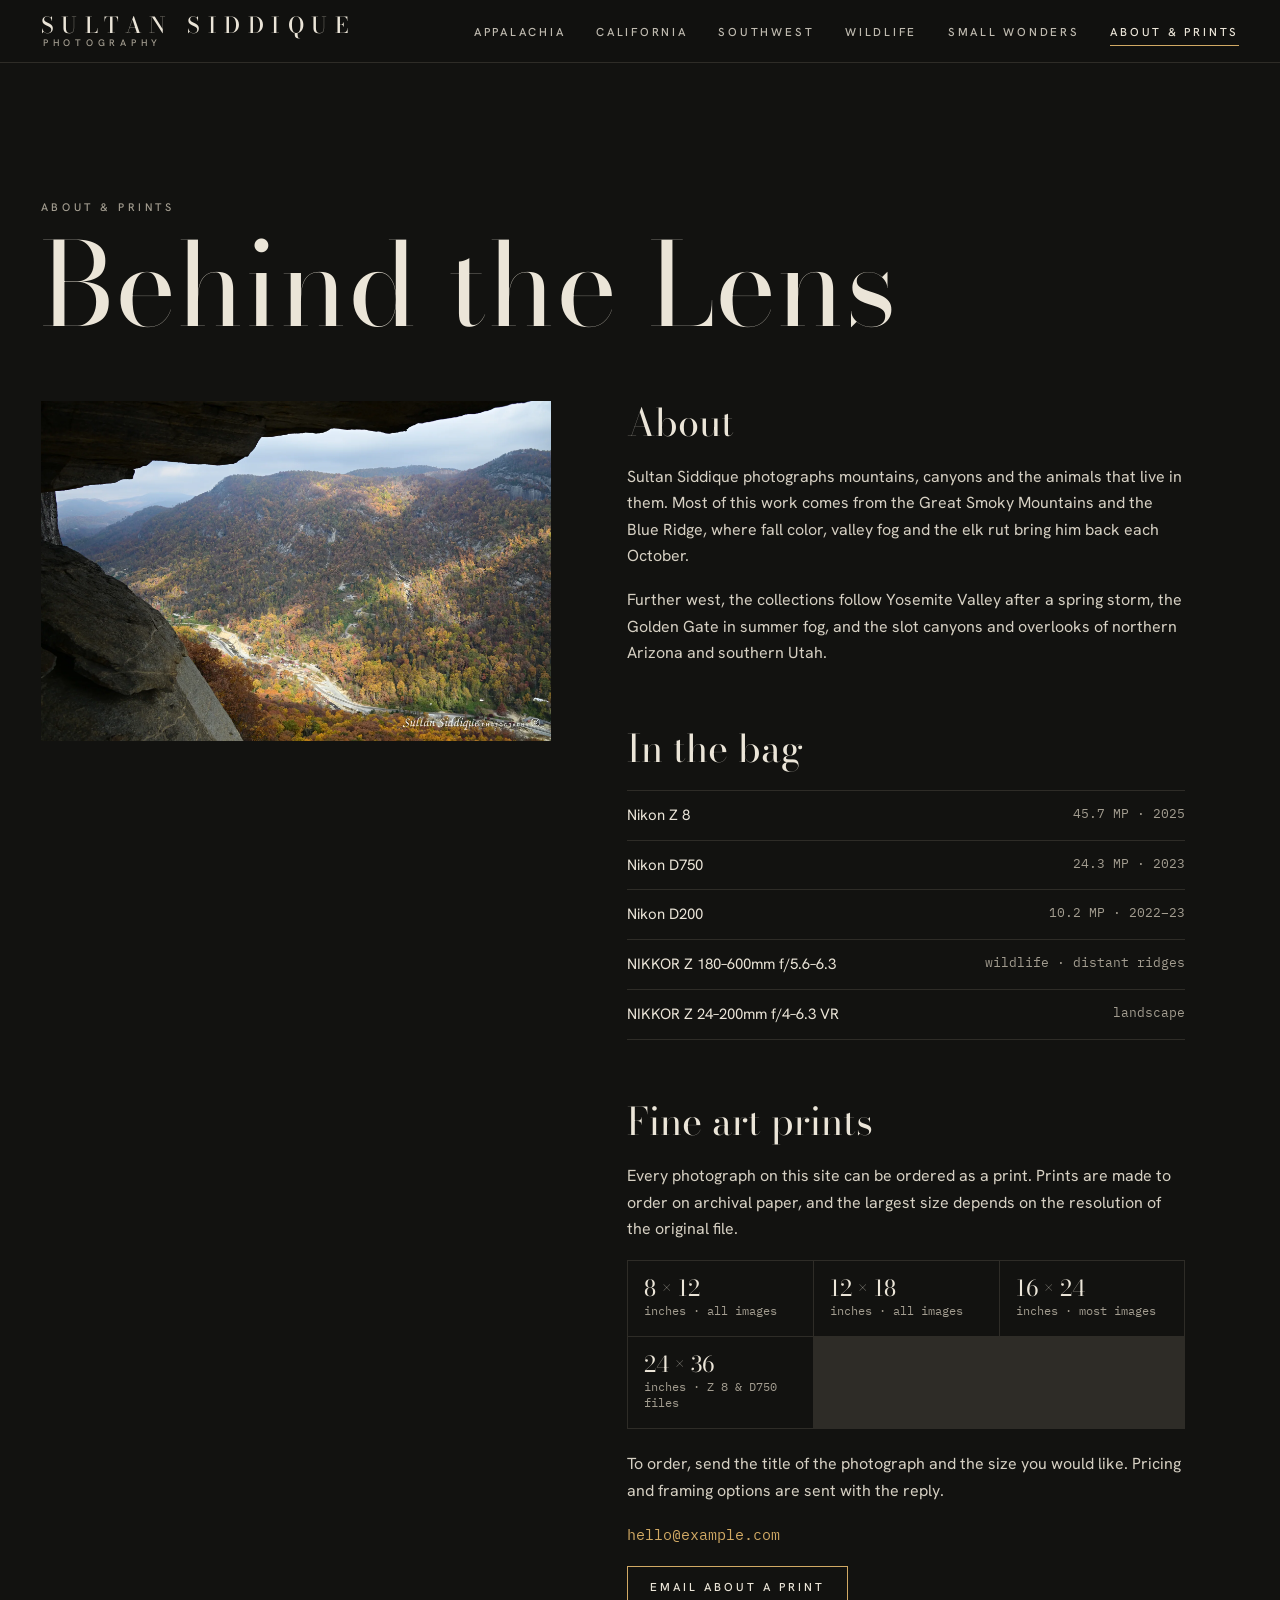
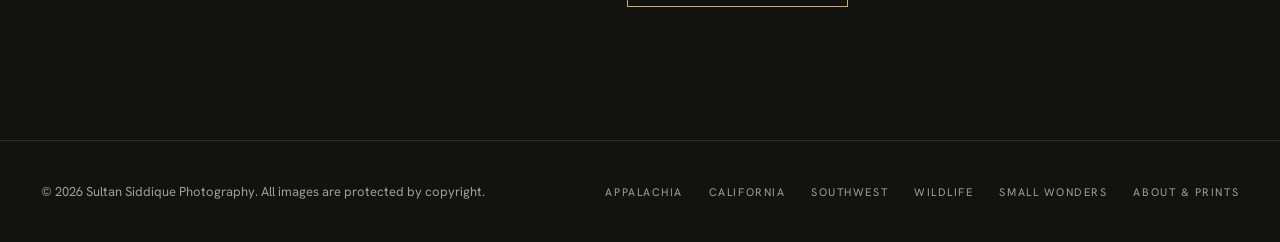
==== about.html @ a52e5d25 "Sultan Siddique Photography portfolio site Static site: home page, five collection galleries with li" ====
<!doctype html>
<html lang="en">
<head>
<title>About &amp; Prints | Sultan Siddique Photography</title>
<meta charset="utf-8">
<meta name="viewport" content="width=device-width, initial-scale=1, viewport-fit=cover">
<meta name="claude:viewport-fit-sides" content="cover">
<meta name="description" content="About Sultan Siddique and how to order fine art prints.">
<meta property="og:title" content="About &amp; Prints | Sultan Siddique Photography"><meta property="og:description" content="About Sultan Siddique and how to order fine art prints.">
<meta name="theme-color" content="#121210">
<link rel="icon" href="data:image/svg+xml,%3Csvg xmlns='http://www.w3.org/2000/svg' viewBox='0 0 64 64'%3E%3Crect width='64' height='64' fill='%23121210'/%3E%3Cpath d='M6 50 24 26l10 13 8-9 16 20Z' fill='%23d1a964'/%3E%3Ccircle cx='46' cy='18' r='5' fill='%23ebe5d8'/%3E%3C/svg%3E">
<link rel="preconnect" href="https://fonts.googleapis.com"><link rel="preconnect" href="https://fonts.gstatic.com" crossorigin><link rel="stylesheet" href="https://fonts.googleapis.com/css2?family=Bodoni+Moda:ital,opsz,wght@0,6..96,400;0,6..96,500;1,6..96,400&family=Hanken+Grotesk:wght@400;500&family=IBM+Plex+Mono&display=swap">
<link rel="stylesheet" href="css/site.css">
</head>
<body>
<a class="skip" href="#main">Skip to content</a>
<header class="site-head wrap">
  <a class="wordmark" href="index.html" aria-label="Sultan Siddique Photography, home"><b>Sultan Siddique</b><span>Photography</span></a>
  <button class="menu-btn" type="button" aria-label="Menu" aria-expanded="false" aria-controls="nav"><i></i><i></i></button>
  <ul class="nav" id="nav"><li><a href="appalachia.html">Appalachia</a></li><li><a href="california.html">California</a></li><li><a href="southwest.html">Southwest</a></li><li><a href="wildlife.html">Wildlife</a></li><li><a href="small-wonders.html">Small Wonders</a></li><li><a href="about.html" aria-current="page">About &amp; Prints</a></li></ul>
</header>
<main id="main">
<section class="page-head wrap">
  <span class="eyebrow">About &amp; Prints</span>
  <h1>Behind the Lens</h1>
</section>
<section class="about wrap">
  <figure style="margin:0"><img src="img/l/dsc-6769.webp" alt="View of a forested gorge from beneath a rock ledge" loading="lazy" width="2000" height="1333"></figure>
  <div class="prose">
    <h2>About</h2>
    <p>Sultan Siddique photographs mountains, canyons and the animals that live in them. Most of this work comes from the Great Smoky Mountains and the Blue Ridge, where fall color, valley fog and the elk rut bring him back each October.</p>
    <p>Further west, the collections follow Yosemite Valley after a spring storm, the Golden Gate in summer fog, and the slot canyons and overlooks of northern Arizona and southern Utah.</p>
    <h2>In the bag</h2>
    <ul class="kit">
      <li><span>Nikon Z 8</span><span>45.7 MP · 2025</span></li>
      <li><span>Nikon D750</span><span>24.3 MP · 2023</span></li>
      <li><span>Nikon D200</span><span>10.2 MP · 2022–23</span></li>
      <li><span>NIKKOR Z 180–600mm f/5.6–6.3</span><span>wildlife · distant ridges</span></li>
      <li><span>NIKKOR Z 24–200mm f/4–6.3 VR</span><span>landscape</span></li>
    </ul>
    <h2 id="prints">Fine art prints</h2>
    <p>Every photograph on this site can be ordered as a print. Prints are made to order on archival paper, and the largest size depends on the resolution of the original file.</p>
    <div class="sizes">
      <div><b>8 × 12</b><span>inches · all images</span></div>
      <div><b>12 × 18</b><span>inches · all images</span></div>
      <div><b>16 × 24</b><span>inches · most images</span></div>
      <div><b>24 × 36</b><span>inches · Z 8 &amp; D750 files</span></div>
    </div>
    <p>To order, send the title of the photograph and the size you would like. Pricing and framing options are sent with the reply.</p>
    <p><span class="email">hello@example.com</span></p>
    <p><a class="cta" href="mailto:hello@example.com?subject=Print%20inquiry">Email about a print</a></p>
  </div>
</section>
</main>
<footer class="site-foot wrap">
  <span>© 2026 Sultan Siddique Photography. All images are protected by copyright.</span>
  <nav aria-label="Footer"><a href="appalachia.html">Appalachia</a><a href="california.html">California</a><a href="southwest.html">Southwest</a><a href="wildlife.html">Wildlife</a><a href="small-wonders.html">Small Wonders</a><a href="about.html">About &amp; Prints</a></nav>
</footer>
<script src="js/site.js" defer></script>
</body>
</html>
---- css/site.css ----
/* Layout: full-bleed photographs on a dark gallery wall; type stays small and spaced so the pictures carry the page. */
:root {
  --wall: #121210;        /* gallery wall, warm-biased near black */
  --wall-2: #1b1a17;      /* raised surface */
  --line: #2e2c27;        /* hairlines */
  --bone: #ebe5d8;        /* primary text */
  --ash: #a39d90;         /* secondary text */
  --gold: #d1a964;        /* the one accent: late-light gold */
  --display: "Bodoni Moda", "Didot", "Bodoni 72", Georgia, serif;
  --body: "Hanken Grotesk", "Helvetica Neue", Arial, sans-serif;
  --mono: "IBM Plex Mono", ui-monospace, Menlo, Consolas, monospace;
  --gutter: clamp(16px, 3.2vw, 48px);
  color-scheme: dark;
}
* { box-sizing: border-box; }
html { scroll-behavior: smooth; }
@media (prefers-reduced-motion: reduce) { html { scroll-behavior: auto; } }
body {
  margin: 0; background: var(--wall); color: var(--bone);
  font: 400 16px/1.65 var(--body);
  -webkit-font-smoothing: antialiased;
}
img { max-width: 100%; display: block; }
a { color: inherit; }
:focus-visible { outline: 2px solid var(--gold); outline-offset: 3px; }
.wrap { padding-left: max(var(--gutter), env(safe-area-inset-left, 0px)); padding-right: max(var(--gutter), env(safe-area-inset-right, 0px)); }
.eyebrow { font: 500 11px/1.4 var(--body); letter-spacing: .32em; text-transform: uppercase; color: var(--ash); }
.skip { position: absolute; left: -999px; top: 8px; background: var(--bone); color: var(--wall); padding: 8px 12px; z-index: 100; }
.skip:focus { left: 16px; }

/* ---------- Header ---------- */
.site-head {
  position: fixed; inset: 0 0 auto; z-index: 40;
  display: flex; align-items: center; justify-content: space-between; gap: 24px;
  padding-top: calc(env(safe-area-inset-top, 0px) + 22px); padding-bottom: 22px;
  transition: background .35s ease, padding .35s ease;
}
.site-head.solid { background: rgba(18,18,16,.92); backdrop-filter: blur(10px); padding-top: calc(env(safe-area-inset-top, 0px) + 14px); padding-bottom: 14px; border-bottom: 1px solid var(--line); }
.wordmark { text-decoration: none; display: grid; gap: 2px; line-height: 1; }
.wordmark b { font: 500 22px/1 var(--display); letter-spacing: .34em; text-transform: uppercase; }
.wordmark span { font: 500 9.5px/1 var(--body); letter-spacing: .5em; text-transform: uppercase; color: var(--ash); padding-left: 2px; }
.nav { display: flex; gap: clamp(16px, 2.4vw, 34px); list-style: none; margin: 0; padding: 0; }
.nav a { text-decoration: none; font: 500 11.5px/1 var(--body); letter-spacing: .24em; text-transform: uppercase; color: var(--bone); opacity: .8; padding: 6px 0; border-bottom: 1px solid transparent; }
.nav a:hover, .nav a[aria-current="page"] { opacity: 1; border-bottom-color: var(--gold); }
.menu-btn { display: none; background: none; border: 0; color: var(--bone); width: 44px; height: 44px; padding: 10px; cursor: pointer; }
.menu-btn i { display: block; height: 1px; background: currentColor; margin: 7px 0; transition: transform .3s; }
.menu-open .menu-btn i:first-child { transform: translateY(4px) rotate(45deg); }
.menu-open .menu-btn i:last-child { transform: translateY(-4px) rotate(-45deg); }
@media (max-width: 860px) {
  .menu-btn { display: block; }
  .nav { position: fixed; inset: 0; z-index: -1; flex-direction: column; justify-content: center; align-items: center; gap: 28px; background: var(--wall); opacity: 0; pointer-events: none; transition: opacity .3s; }
  .nav a { font-size: 14px; }
  .menu-open .nav { opacity: 1; pointer-events: auto; }
}

/* ---------- Hero ---------- */
.hero { position: relative; height: min(92svh, 1100px); min-height: 520px; overflow: hidden; background: #000; }
.hero figure { position: absolute; inset: 0; margin: 0; opacity: 0; transition: opacity 1.8s ease; }
.hero figure.on { opacity: 1; }
.hero figure img { width: 100%; height: 100%; object-fit: cover; transform: scale(1.06); transition: transform 9s linear; }
.hero figure.on img { transform: scale(1); }
.hero::after { content: ""; position: absolute; inset: 0; background: linear-gradient(180deg, rgba(0,0,0,.45) 0%, rgba(0,0,0,0) 28%, rgba(0,0,0,0) 55%, rgba(0,0,0,.6) 100%); pointer-events: none; }
.hero-copy { position: absolute; z-index: 2; left: 0; right: 0; bottom: clamp(36px, 8vh, 90px); display: grid; gap: 18px; justify-items: center; text-align: center; }
.hero-copy h1 { margin: 0; font: 400 clamp(30px, 5.4vw, 72px)/1.08 var(--display); letter-spacing: .14em; text-transform: uppercase; text-wrap: balance; text-shadow: 0 2px 30px rgba(0,0,0,.35); }
.hero-copy p { margin: 0; font: 500 11px/1.5 var(--body); letter-spacing: .4em; text-transform: uppercase; color: var(--bone); opacity: .85; }
.hero-cap { position: absolute; z-index: 2; right: max(var(--gutter), env(safe-area-inset-right, 0px)); bottom: 22px; font: 400 11px/1 var(--mono); color: var(--bone); opacity: .7; letter-spacing: .04em; }
.hero-dots { position: absolute; z-index: 2; left: max(var(--gutter), env(safe-area-inset-left, 0px)); bottom: 22px; display: flex; gap: 8px; }
.hero-dots button { width: 22px; height: 22px; padding: 10px 0; background: none; border: 0; cursor: pointer; }
.hero-dots button::before { content: ""; display: block; height: 2px; background: var(--bone); opacity: .35; }
.hero-dots button[aria-current="true"]::before { opacity: 1; background: var(--gold); }
@media (prefers-reduced-motion: reduce) { .hero figure, .hero figure img { transition: none; transform: none; } }
@media (max-width: 600px) { .hero-cap { display: none; } }

/* ---------- Intro ---------- */
.intro { padding-block: clamp(64px, 11vw, 140px); display: grid; justify-items: center; text-align: center; gap: 22px; }
.intro p.lede { margin: 0; max-width: 30ch; font: 400 clamp(24px, 3.2vw, 38px)/1.3 var(--display); text-wrap: balance; }
.intro p.lede em { color: var(--gold); font-style: italic; }
.intro .meta { margin: 0; max-width: 62ch; color: var(--ash); }

/* ---------- Collections (full-width tiles) ---------- */
.collections { display: grid; gap: 6px; }
.tile { position: relative; display: block; height: clamp(320px, 62vh, 720px); overflow: hidden; text-decoration: none; background: #000; }
.tile img { width: 100%; height: 100%; object-fit: cover; transition: transform 1.4s cubic-bezier(.2,.7,.2,1), opacity .6s; opacity: .86; }
.tile:hover img, .tile:focus-visible img { transform: scale(1.035); opacity: 1; }
.tile::after { content: ""; position: absolute; inset: 0; background: linear-gradient(90deg, rgba(0,0,0,.55), rgba(0,0,0,0) 60%); }
.tile-copy { position: absolute; z-index: 2; left: 0; right: 0; bottom: clamp(28px, 6vw, 64px); display: grid; gap: 12px; }
.tile-copy h2 { margin: 0; font: 400 clamp(38px, 7.4vw, 104px)/.95 var(--display); letter-spacing: .02em; }
.tile-copy p { margin: 0; display: flex; flex-wrap: wrap; gap: 6px 18px; align-items: baseline; }
.tile-copy .count { font: 400 12px/1 var(--mono); color: var(--gold); }
.tile-copy .go { font: 500 11px/1 var(--body); letter-spacing: .3em; text-transform: uppercase; }
.pair { display: grid; grid-template-columns: 1fr 1fr; gap: 6px; }
.pair .tile { height: clamp(320px, 56vh, 640px); }
.pair .tile-copy h2 { font-size: clamp(34px, 5vw, 72px); }
@media (max-width: 760px) { .pair { grid-template-columns: 1fr; } }

/* ---------- Selected strip ---------- */
.section-head { display: flex; align-items: end; justify-content: space-between; gap: 16px; flex-wrap: wrap; padding-block: clamp(56px, 8vw, 110px) 28px; }
.section-head h2 { margin: 0; font: 400 clamp(28px, 3.6vw, 46px)/1.1 var(--display); }
.section-head a { font: 500 11px/1 var(--body); letter-spacing: .28em; text-transform: uppercase; text-decoration: none; border-bottom: 1px solid var(--gold); padding-bottom: 6px; }

/* ---------- Justified grid (no JS needed) ---------- */
.grid { display: flex; flex-wrap: wrap; gap: 6px; }
.grid::after { content: ""; flex-grow: 999; }
.grid figure { margin: 0; flex: var(--r) 1 calc(var(--r) * var(--row, 300px)); position: relative; overflow: hidden; background: var(--wall-2); }
.grid figure::before { content: ""; display: block; padding-top: calc(100% / var(--r)); }
.grid a { position: absolute; inset: 0; display: block; cursor: zoom-in; }
.grid img { width: 100%; height: 100%; object-fit: cover; transition: transform .9s cubic-bezier(.2,.7,.2,1), filter .5s; }
.grid figcaption { position: absolute; left: 0; right: 0; bottom: 0; padding: 40px 14px 12px; background: linear-gradient(0deg, rgba(0,0,0,.65), rgba(0,0,0,0)); font: 500 12px/1.3 var(--body); letter-spacing: .04em; opacity: 0; transform: translateY(6px); transition: opacity .35s, transform .35s; pointer-events: none; }
.grid figcaption small { display: block; color: var(--ash); font-size: 11px; letter-spacing: .08em; }
.grid figure:hover img { transform: scale(1.03); }
.grid figure:hover figcaption, .grid a:focus-visible + figcaption { opacity: 1; transform: none; }
@media (max-width: 760px) { .grid { --row: 108px; gap: 4px; } .grid figcaption { display: none; } }
@media (min-width: 1500px) { .grid { --row: 380px; } }

/* ---------- Gallery page header ---------- */
.page-head { padding-block: calc(env(safe-area-inset-top, 0px) + clamp(130px, 17vw, 200px)) clamp(36px, 5vw, 64px); display: grid; gap: 16px; }
.page-head h1 { margin: 0; font: 400 clamp(46px, 9vw, 128px)/.92 var(--display); letter-spacing: .01em; text-wrap: balance; }
.page-head .row { display: flex; flex-wrap: wrap; gap: 10px 32px; align-items: baseline; justify-content: space-between; border-top: 1px solid var(--line); padding-top: 18px; }
.page-head .row p { margin: 0; color: var(--ash); max-width: 60ch; }
.page-head .facts { font: 400 12px/1.6 var(--mono); color: var(--ash); }
.page-head .facts b { color: var(--gold); font-weight: 400; }
.gallery { padding-bottom: clamp(60px, 9vw, 120px); }
.next-col { display: block; text-decoration: none; border-top: 1px solid var(--line); padding-block: clamp(40px, 7vw, 90px); }
.next-col span { display: block; }
.next-col .t { font: 400 clamp(36px, 6vw, 84px)/1 var(--display); transition: color .3s; }
.next-col:hover .t { color: var(--gold); }

/* ---------- About / prints ---------- */
.about { display: grid; grid-template-columns: minmax(0, 5fr) minmax(0, 6fr); gap: clamp(32px, 6vw, 96px); align-items: start; padding-bottom: clamp(60px, 9vw, 120px); }
.about img { width: 100%; height: auto; }
.prose { min-width: 0; max-width: 62ch; }
.prose h2 { font: 400 clamp(26px, 3vw, 38px)/1.15 var(--display); margin: 1.6em 0 .5em; }
.prose h2:first-child { margin-top: 0; }
.prose p { margin: 0 0 1.1em; color: #d6d0c3; }
.kit { list-style: none; margin: 0; padding: 0; border-top: 1px solid var(--line); }
.kit li { display: flex; justify-content: space-between; gap: 16px; padding: 12px 0; border-bottom: 1px solid var(--line); font-size: 15px; }
.kit li span:last-child { font: 400 12.5px/1.6 var(--mono); color: var(--ash); text-align: right; }
.sizes { display: grid; grid-template-columns: repeat(auto-fit, minmax(150px, 1fr)); gap: 1px; background: var(--line); border: 1px solid var(--line); margin: 6px 0 22px; }
.sizes div { background: var(--wall); padding: 16px; display: grid; gap: 4px; }
.sizes b { font: 400 22px/1 var(--display); }
.sizes span { font: 400 12px/1.4 var(--mono); color: var(--ash); }
.cta { display: inline-flex; align-items: center; gap: 12px; padding: 14px 22px; border: 1px solid var(--gold); color: var(--bone); text-decoration: none; font: 500 11.5px/1 var(--body); letter-spacing: .26em; text-transform: uppercase; transition: background .25s, color .25s; }
.cta:hover { background: var(--gold); color: var(--wall); }
.email { font: 400 15px/1.4 var(--mono); color: var(--gold); user-select: all; }
@media (max-width: 860px) { .about { grid-template-columns: 1fr; } }

/* ---------- Footer ---------- */
.site-foot { border-top: 1px solid var(--line); padding-block: 40px calc(40px + env(safe-area-inset-bottom, 0px)); display: flex; flex-wrap: wrap; gap: 18px 40px; justify-content: space-between; align-items: center; color: var(--ash); font-size: 13px; }
.site-foot nav { display: flex; flex-wrap: wrap; gap: 10px 26px; }
.site-foot a { text-decoration: none; letter-spacing: .14em; text-transform: uppercase; font-size: 11px; }
.site-foot a:hover { color: var(--bone); }

/* ---------- Lightbox ---------- */
.lb { position: fixed; inset: 0; z-index: 90; background: #0a0a09; display: grid; grid-template-rows: auto 1fr auto; opacity: 0; pointer-events: none; transition: opacity .3s; }
.lb.open { opacity: 1; pointer-events: auto; }
.lb-top, .lb-bottom { display: flex; justify-content: space-between; align-items: center; gap: 16px; padding-left: max(var(--gutter), env(safe-area-inset-left, 0px)); padding-right: max(var(--gutter), env(safe-area-inset-right, 0px)); }
.lb-top { padding-top: calc(env(safe-area-inset-top, 0px) + 14px); padding-bottom: 10px; }
.lb-bottom { padding-top: 12px; padding-bottom: calc(env(safe-area-inset-bottom, 0px) + 18px); flex-wrap: wrap; align-items: end; }
.lb-count { font: 400 12px/1 var(--mono); color: var(--ash); }
.lb-stage { position: relative; min-height: 0; overflow: hidden; }
.lb-stage img { position: absolute; inset: 0; margin: auto; max-width: calc(100% - 2 * clamp(8px, 6vw, 96px)); max-height: 100%; width: auto; height: auto; object-fit: contain; transition: opacity .25s; user-select: none; }
.lb-stage img.loading { opacity: .25; }
.lb button { background: none; border: 0; color: var(--bone); cursor: pointer; font: 500 11px/1 var(--body); letter-spacing: .25em; text-transform: uppercase; padding: 12px; }
.lb-nav { position: absolute; top: 50%; translate: 0 -50%; width: 56px; height: 90px; display: grid; place-items: center; opacity: .65; }
.lb-nav:hover { opacity: 1; }
.lb-nav svg { width: 22px; height: 22px; stroke: currentColor; fill: none; stroke-width: 1.3; }
.lb-prev { left: max(4px, env(safe-area-inset-left, 0px)); } .lb-next { right: max(4px, env(safe-area-inset-right, 0px)); }
.lb-cap { display: grid; gap: 6px; min-width: 0; }
.lb-cap h3 { margin: 0; font: 400 clamp(20px, 2.2vw, 28px)/1.15 var(--display); }
.lb-cap p { margin: 0; color: var(--ash); font-size: 13px; letter-spacing: .06em; }
.lb-exif { font: 400 11.5px/1.5 var(--mono); color: var(--ash); }
.lb-print { font: 500 11px/1 var(--body); letter-spacing: .24em; text-transform: uppercase; text-decoration: none; border-bottom: 1px solid var(--gold); padding-bottom: 6px; white-space: nowrap; }
@media (max-width: 600px) { .lb-nav { display: none; } .lb-stage img { max-width: 100%; } }
@media (max-width: 600px) { .wordmark b { font-size: 16px; letter-spacing: .2em; white-space: nowrap; } .wordmark span { font-size: 8.5px; letter-spacing: .42em; } }
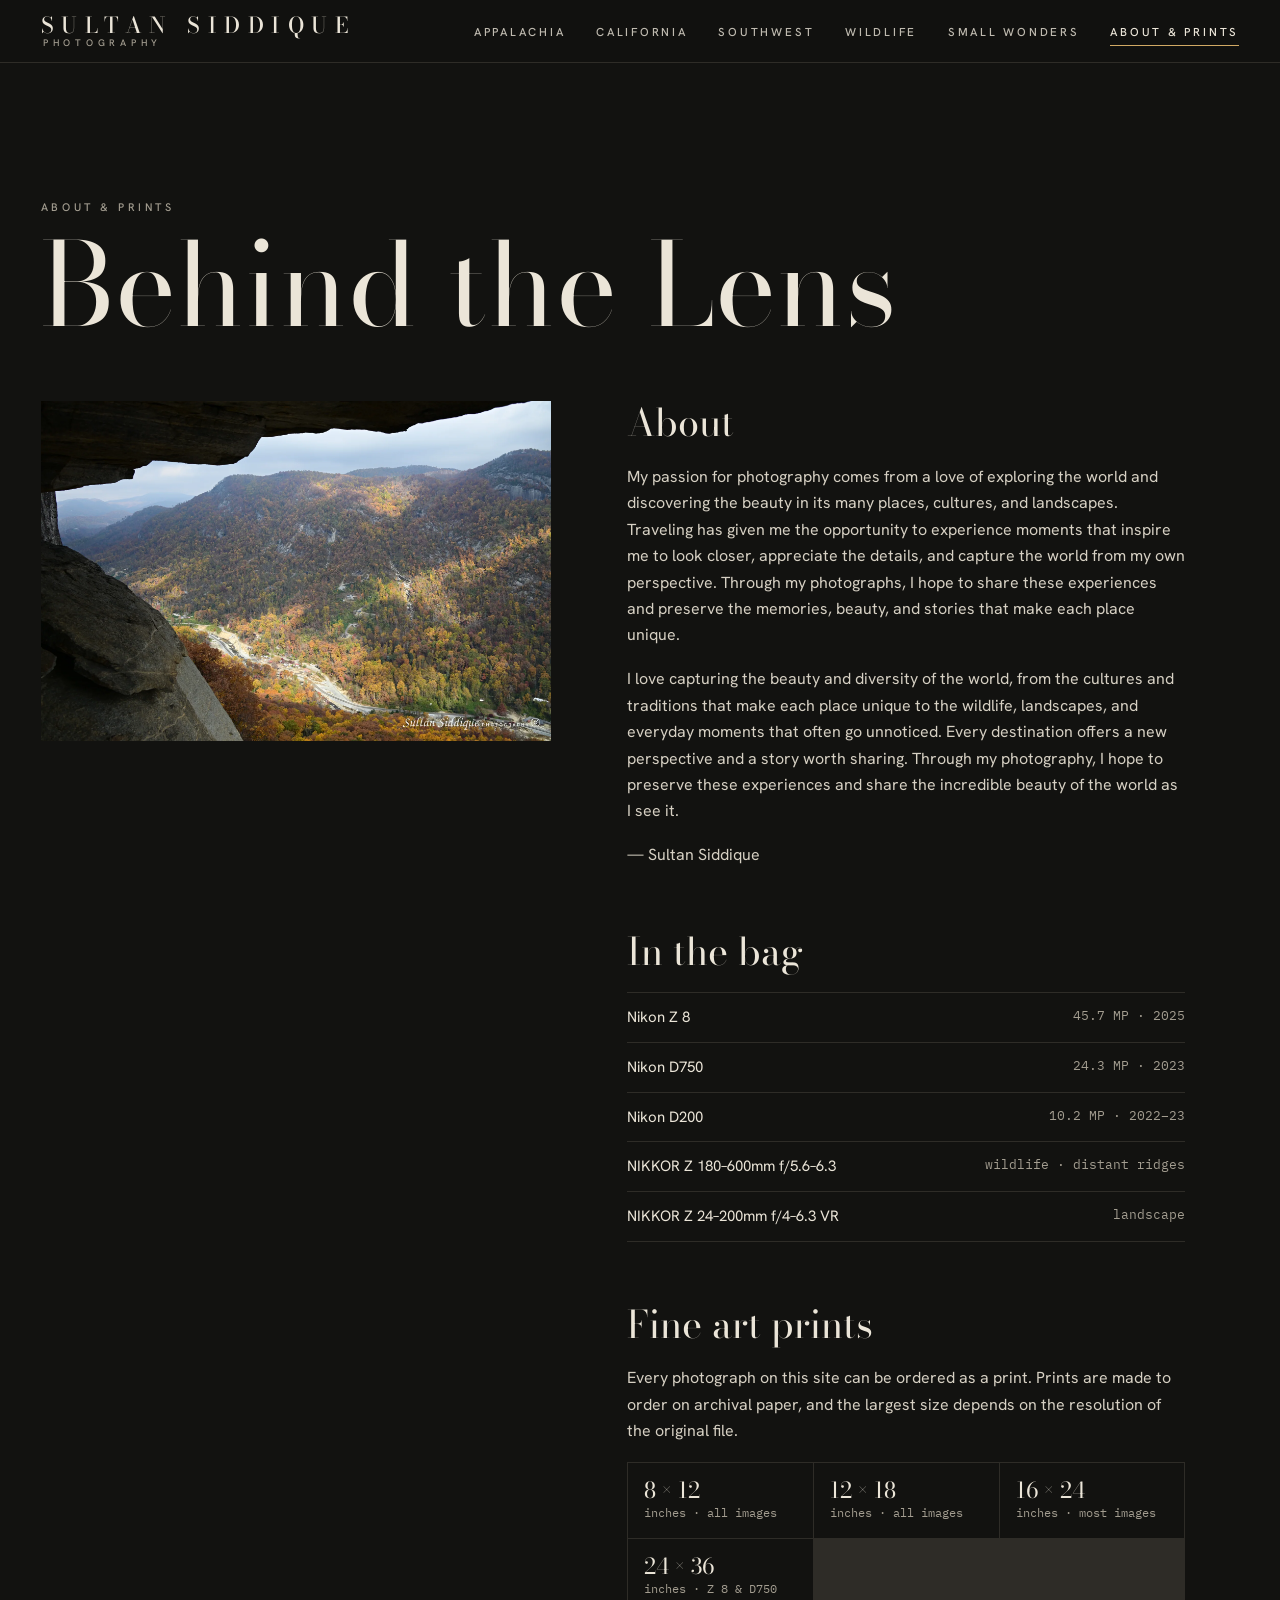
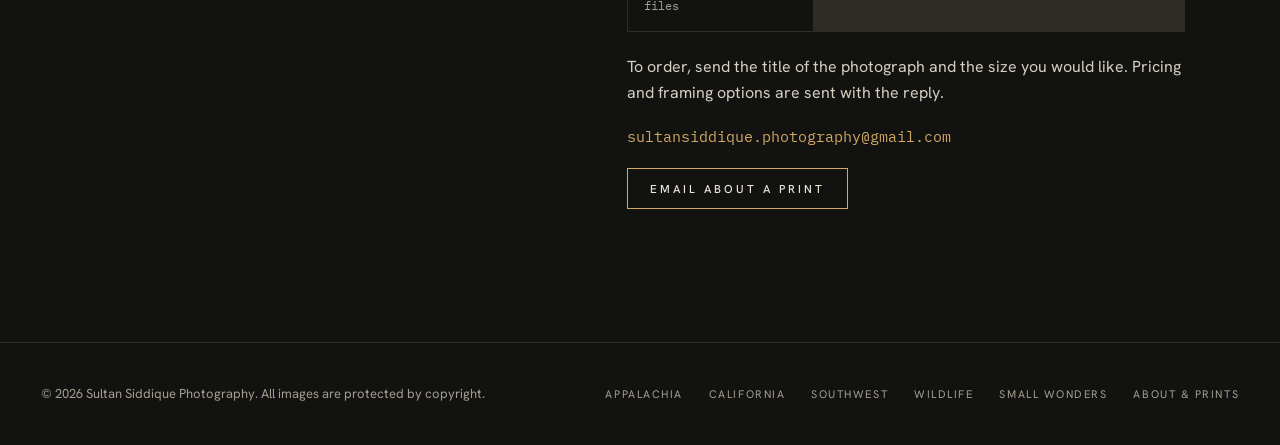
==== commit 4a37b4d6: "Add Sultan's bio and print-order email Co-Authored-By: Claude Opus 5.5 <noreply@anthropic.com> Claud" ====
--- a/about.html
+++ b/about.html
@@ -10,7 +10,7 @@
 <meta name="theme-color" content="#121210">
 <link rel="icon" href="data:image/svg+xml,%3Csvg xmlns='http://www.w3.org/2000/svg' viewBox='0 0 64 64'%3E%3Crect width='64' height='64' fill='%23121210'/%3E%3Cpath d='M6 50 24 26l10 13 8-9 16 20Z' fill='%23d1a964'/%3E%3Ccircle cx='46' cy='18' r='5' fill='%23ebe5d8'/%3E%3C/svg%3E">
 <link rel="preconnect" href="https://fonts.googleapis.com"><link rel="preconnect" href="https://fonts.gstatic.com" crossorigin><link rel="stylesheet" href="https://fonts.googleapis.com/css2?family=Bodoni+Moda:ital,opsz,wght@0,6..96,400;0,6..96,500;1,6..96,400&family=Hanken+Grotesk:wght@400;500&family=IBM+Plex+Mono&display=swap">
-<link rel="stylesheet" href="css/site.css">
+<link rel="stylesheet" href="css/site.css?v=5b5548cd">
 </head>
 <body>
 <a class="skip" href="#main">Skip to content</a>
@@ -28,8 +28,9 @@
   <figure style="margin:0"><img src="img/l/dsc-6769.webp" alt="View of a forested gorge from beneath a rock ledge" loading="lazy" width="2000" height="1333"></figure>
   <div class="prose">
     <h2>About</h2>
-    <p>Sultan Siddique photographs mountains, canyons and the animals that live in them. Most of this work comes from the Great Smoky Mountains and the Blue Ridge, where fall color, valley fog and the elk rut bring him back each October.</p>
-    <p>Further west, the collections follow Yosemite Valley after a spring storm, the Golden Gate in summer fog, and the slot canyons and overlooks of northern Arizona and southern Utah.</p>
+    <p>My passion for photography comes from a love of exploring the world and discovering the beauty in its many places, cultures, and landscapes. Traveling has given me the opportunity to experience moments that inspire me to look closer, appreciate the details, and capture the world from my own perspective. Through my photographs, I hope to share these experiences and preserve the memories, beauty, and stories that make each place unique.</p>
+    <p>I love capturing the beauty and diversity of the world, from the cultures and traditions that make each place unique to the wildlife, landscapes, and everyday moments that often go unnoticed. Every destination offers a new perspective and a story worth sharing. Through my photography, I hope to preserve these experiences and share the incredible beauty of the world as I see it.</p>
+    <p>— Sultan Siddique</p>
     <h2>In the bag</h2>
     <ul class="kit">
       <li><span>Nikon Z 8</span><span>45.7 MP · 2025</span></li>
@@ -47,8 +48,8 @@
       <div><b>24 × 36</b><span>inches · Z 8 &amp; D750 files</span></div>
     </div>
     <p>To order, send the title of the photograph and the size you would like. Pricing and framing options are sent with the reply.</p>
-    <p><span class="email">hello@example.com</span></p>
-    <p><a class="cta" href="mailto:hello@example.com?subject=Print%20inquiry">Email about a print</a></p>
+    <p><span class="email">sultansiddique.photography@gmail.com</span></p>
+    <p><a class="cta" href="mailto:sultansiddique.photography@gmail.com?subject=Print%20inquiry">Email about a print</a></p>
   </div>
 </section>
 </main>
@@ -56,6 +57,6 @@
   <span>© 2026 Sultan Siddique Photography. All images are protected by copyright.</span>
   <nav aria-label="Footer"><a href="appalachia.html">Appalachia</a><a href="california.html">California</a><a href="southwest.html">Southwest</a><a href="wildlife.html">Wildlife</a><a href="small-wonders.html">Small Wonders</a><a href="about.html">About &amp; Prints</a></nav>
 </footer>
-<script src="js/site.js" defer></script>
+<script src="js/site.js?v=5b5548cd" defer></script>
 </body>
 </html>
--- a/css/site.css
+++ b/css/site.css
@@ -57,19 +57,19 @@
 .hero { position: relative; height: min(92svh, 1100px); min-height: 520px; overflow: hidden; background: #000; }
 .hero figure { position: absolute; inset: 0; margin: 0; opacity: 0; transition: opacity 1.8s ease; }
 .hero figure.on { opacity: 1; }
-.hero figure img { width: 100%; height: 100%; object-fit: cover; transform: scale(1.06); transition: transform 9s linear; }
+.hero figure img { width: 100%; height: 100%; object-fit: cover; object-position: right bottom; transform: scale(1.06); transition: transform 9s linear; }
 .hero figure.on img { transform: scale(1); }
 .hero::after { content: ""; position: absolute; inset: 0; background: linear-gradient(180deg, rgba(0,0,0,.45) 0%, rgba(0,0,0,0) 28%, rgba(0,0,0,0) 55%, rgba(0,0,0,.6) 100%); pointer-events: none; }
-.hero-copy { position: absolute; z-index: 2; left: 0; right: 0; bottom: clamp(36px, 8vh, 90px); display: grid; gap: 18px; justify-items: center; text-align: center; }
+.hero-copy { position: absolute; z-index: 2; left: 0; right: 0; bottom: clamp(80px, 11vh, 120px); display: grid; gap: 18px; justify-items: center; text-align: center; }
 .hero-copy h1 { margin: 0; font: 400 clamp(30px, 5.4vw, 72px)/1.08 var(--display); letter-spacing: .14em; text-transform: uppercase; text-wrap: balance; text-shadow: 0 2px 30px rgba(0,0,0,.35); }
 .hero-copy p { margin: 0; font: 500 11px/1.5 var(--body); letter-spacing: .4em; text-transform: uppercase; color: var(--bone); opacity: .85; }
-.hero-cap { position: absolute; z-index: 2; right: max(var(--gutter), env(safe-area-inset-right, 0px)); bottom: 22px; font: 400 11px/1 var(--mono); color: var(--bone); opacity: .7; letter-spacing: .04em; }
-.hero-dots { position: absolute; z-index: 2; left: max(var(--gutter), env(safe-area-inset-left, 0px)); bottom: 22px; display: flex; gap: 8px; }
+.hero-cap { position: absolute; z-index: 2; left: max(var(--gutter), env(safe-area-inset-left, 0px)); bottom: 22px; font: 400 11px/1 var(--mono); color: var(--bone); opacity: .7; letter-spacing: .04em; }
+.hero-dots { position: absolute; z-index: 2; left: max(var(--gutter), env(safe-area-inset-left, 0px)); bottom: 44px; display: flex; gap: 8px; }
 .hero-dots button { width: 22px; height: 22px; padding: 10px 0; background: none; border: 0; cursor: pointer; }
 .hero-dots button::before { content: ""; display: block; height: 2px; background: var(--bone); opacity: .35; }
 .hero-dots button[aria-current="true"]::before { opacity: 1; background: var(--gold); }
 @media (prefers-reduced-motion: reduce) { .hero figure, .hero figure img { transition: none; transform: none; } }
-@media (max-width: 600px) { .hero-cap { display: none; } }
+@media (max-width: 600px) { .hero-cap { display: none; } .hero-dots { bottom: 74px; left: 50%; translate: -50% 0; } .hero-copy { bottom: 110px; } }
 
 /* ---------- Intro ---------- */
 .intro { padding-block: clamp(64px, 11vw, 140px); display: grid; justify-items: center; text-align: center; gap: 22px; }
@@ -80,7 +80,7 @@
 /* ---------- Collections (full-width tiles) ---------- */
 .collections { display: grid; gap: 6px; }
 .tile { position: relative; display: block; height: clamp(320px, 62vh, 720px); overflow: hidden; text-decoration: none; background: #000; }
-.tile img { width: 100%; height: 100%; object-fit: cover; transition: transform 1.4s cubic-bezier(.2,.7,.2,1), opacity .6s; opacity: .86; }
+.tile img { width: 100%; height: 100%; object-fit: cover; object-position: right bottom; transition: transform 1.4s cubic-bezier(.2,.7,.2,1), opacity .6s; opacity: .86; }
 .tile:hover img, .tile:focus-visible img { transform: scale(1.035); opacity: 1; }
 .tile::after { content: ""; position: absolute; inset: 0; background: linear-gradient(90deg, rgba(0,0,0,.55), rgba(0,0,0,0) 60%); }
 .tile-copy { position: absolute; z-index: 2; left: 0; right: 0; bottom: clamp(28px, 6vw, 64px); display: grid; gap: 12px; }
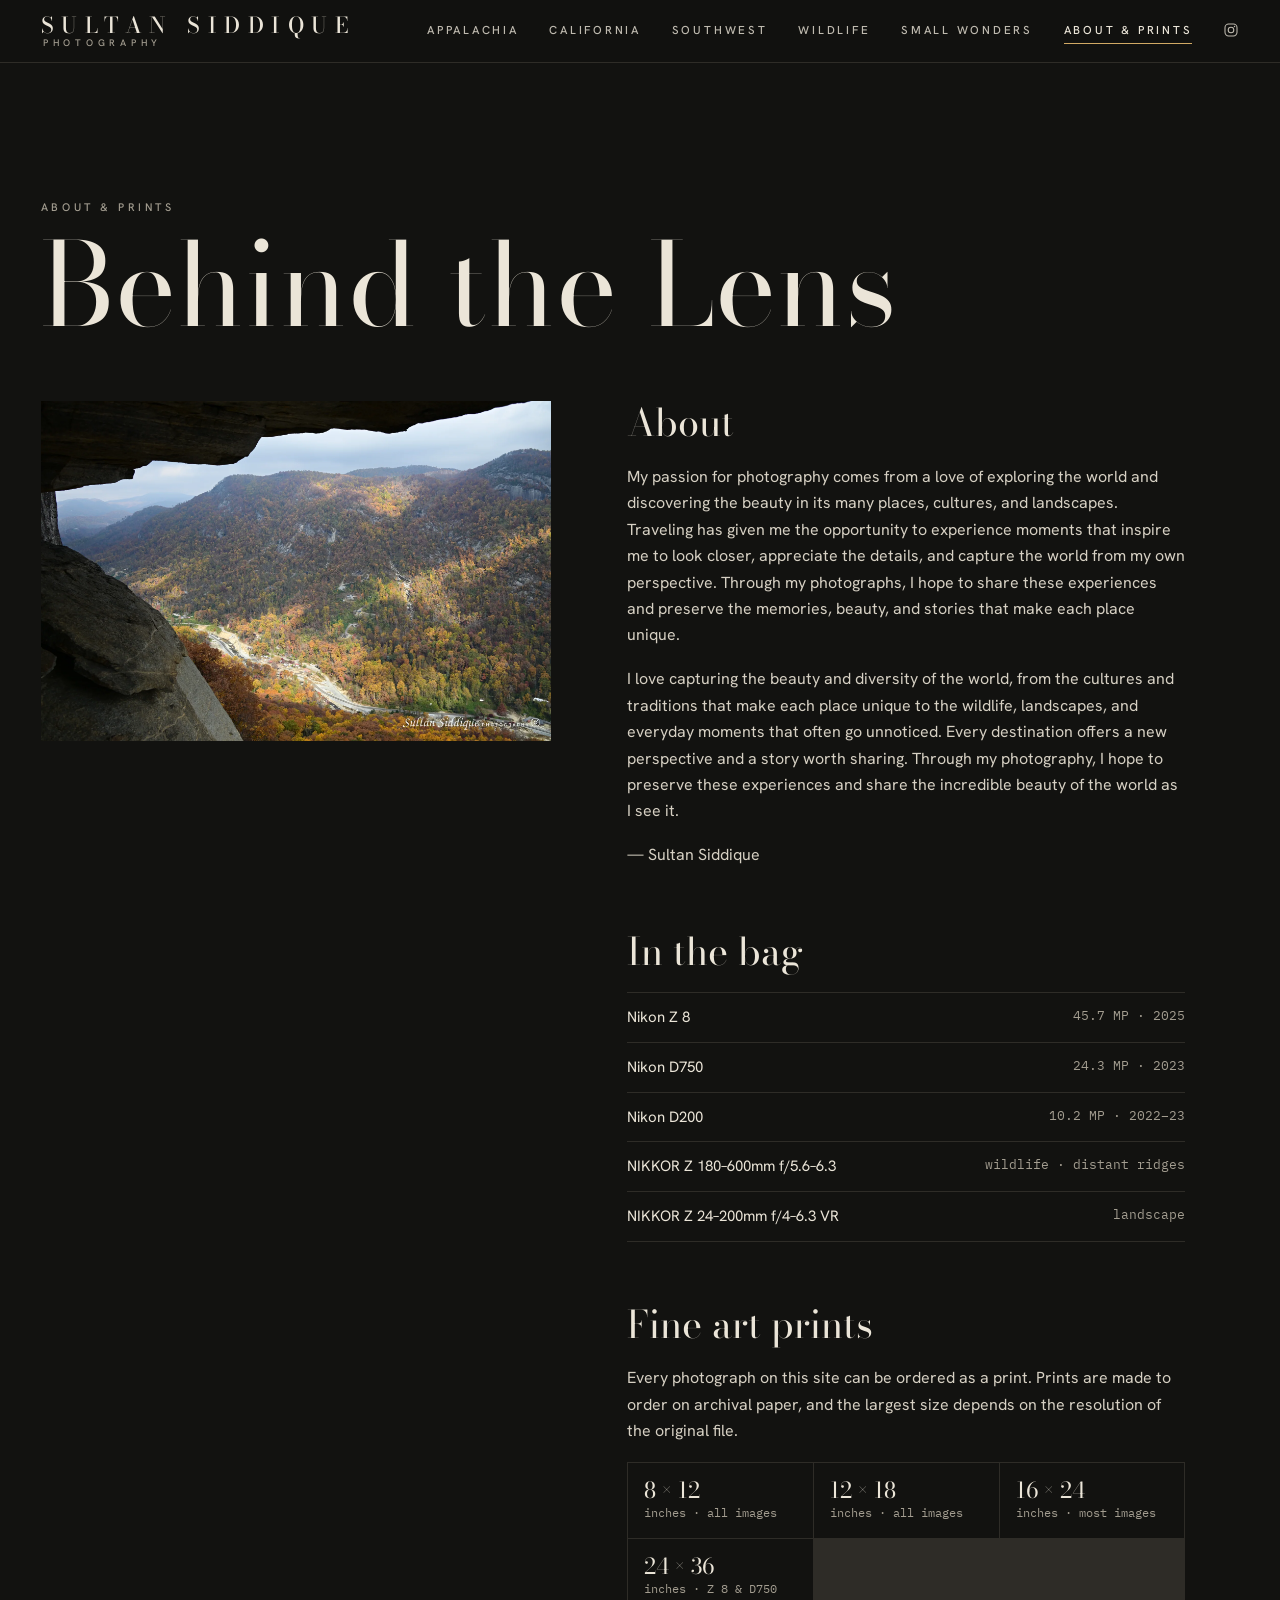
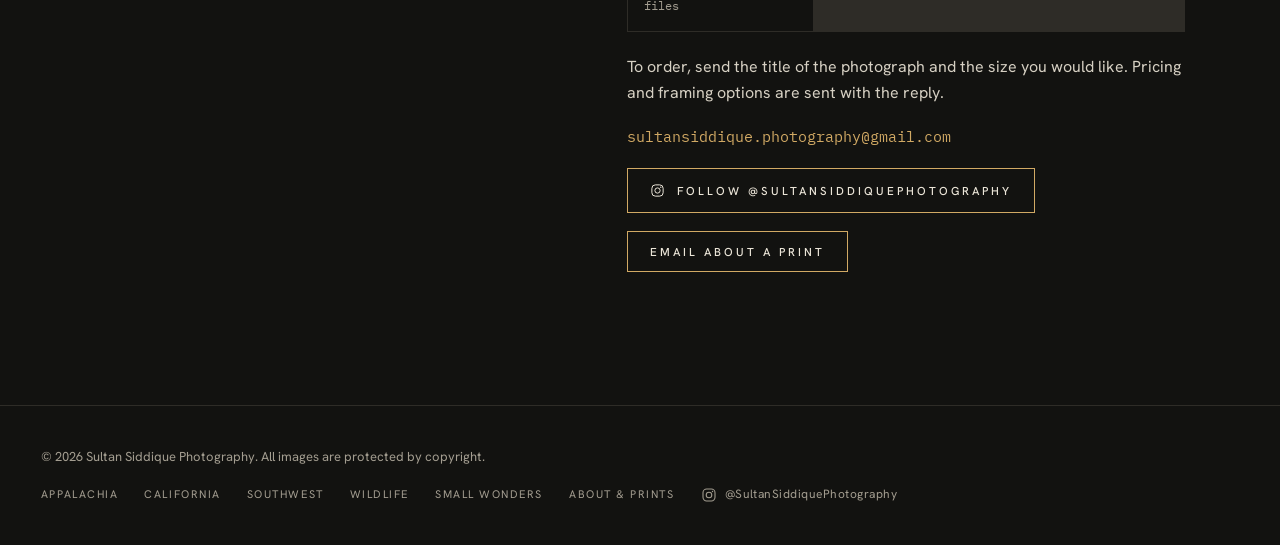
==== commit 06edff27: "Link Instagram @SultanSiddiquePhotography in header, footer and About Co-Authored-By: Claude Opus 5." ====
--- a/about.html
+++ b/about.html
@@ -10,14 +10,14 @@
 <meta name="theme-color" content="#121210">
 <link rel="icon" href="data:image/svg+xml,%3Csvg xmlns='http://www.w3.org/2000/svg' viewBox='0 0 64 64'%3E%3Crect width='64' height='64' fill='%23121210'/%3E%3Cpath d='M6 50 24 26l10 13 8-9 16 20Z' fill='%23d1a964'/%3E%3Ccircle cx='46' cy='18' r='5' fill='%23ebe5d8'/%3E%3C/svg%3E">
 <link rel="preconnect" href="https://fonts.googleapis.com"><link rel="preconnect" href="https://fonts.gstatic.com" crossorigin><link rel="stylesheet" href="https://fonts.googleapis.com/css2?family=Bodoni+Moda:ital,opsz,wght@0,6..96,400;0,6..96,500;1,6..96,400&family=Hanken+Grotesk:wght@400;500&family=IBM+Plex+Mono&display=swap">
-<link rel="stylesheet" href="css/site.css?v=5b5548cd">
+<link rel="stylesheet" href="css/site.css?v=a3651660">
 </head>
 <body>
 <a class="skip" href="#main">Skip to content</a>
 <header class="site-head wrap">
   <a class="wordmark" href="index.html" aria-label="Sultan Siddique Photography, home"><b>Sultan Siddique</b><span>Photography</span></a>
   <button class="menu-btn" type="button" aria-label="Menu" aria-expanded="false" aria-controls="nav"><i></i><i></i></button>
-  <ul class="nav" id="nav"><li><a href="appalachia.html">Appalachia</a></li><li><a href="california.html">California</a></li><li><a href="southwest.html">Southwest</a></li><li><a href="wildlife.html">Wildlife</a></li><li><a href="small-wonders.html">Small Wonders</a></li><li><a href="about.html" aria-current="page">About &amp; Prints</a></li></ul>
+  <ul class="nav" id="nav"><li><a href="appalachia.html">Appalachia</a></li><li><a href="california.html">California</a></li><li><a href="southwest.html">Southwest</a></li><li><a href="wildlife.html">Wildlife</a></li><li><a href="small-wonders.html">Small Wonders</a></li><li><a href="about.html" aria-current="page">About &amp; Prints</a></li><li class="nav-ig"><a href="https://www.instagram.com/sultansiddiquephotography/" target="_blank" rel="noopener" aria-label="Instagram: @SultanSiddiquePhotography"><svg class="ig" viewBox="0 0 24 24" aria-hidden="true"><rect x="3" y="3" width="18" height="18" rx="5.5"/><circle cx="12" cy="12" r="4.2"/><circle cx="17.3" cy="6.7" r="1.1" class="dot"/></svg><span>Instagram</span></a></li></ul>
 </header>
 <main id="main">
 <section class="page-head wrap">
@@ -49,14 +49,15 @@
     </div>
     <p>To order, send the title of the photograph and the size you would like. Pricing and framing options are sent with the reply.</p>
     <p><span class="email">sultansiddique.photography@gmail.com</span></p>
+    <p><a class="cta" href="https://www.instagram.com/sultansiddiquephotography/" target="_blank" rel="noopener"><svg class="ig" viewBox="0 0 24 24" aria-hidden="true"><rect x="3" y="3" width="18" height="18" rx="5.5"/><circle cx="12" cy="12" r="4.2"/><circle cx="17.3" cy="6.7" r="1.1" class="dot"/></svg> Follow @SultanSiddiquePhotography</a></p>
     <p><a class="cta" href="mailto:sultansiddique.photography@gmail.com?subject=Print%20inquiry">Email about a print</a></p>
   </div>
 </section>
 </main>
 <footer class="site-foot wrap">
   <span>© 2026 Sultan Siddique Photography. All images are protected by copyright.</span>
-  <nav aria-label="Footer"><a href="appalachia.html">Appalachia</a><a href="california.html">California</a><a href="southwest.html">Southwest</a><a href="wildlife.html">Wildlife</a><a href="small-wonders.html">Small Wonders</a><a href="about.html">About &amp; Prints</a></nav>
+  <nav aria-label="Footer"><a href="appalachia.html">Appalachia</a><a href="california.html">California</a><a href="southwest.html">Southwest</a><a href="wildlife.html">Wildlife</a><a href="small-wonders.html">Small Wonders</a><a href="about.html">About &amp; Prints</a><a class="foot-ig" href="https://www.instagram.com/sultansiddiquephotography/" target="_blank" rel="noopener"><svg class="ig" viewBox="0 0 24 24" aria-hidden="true"><rect x="3" y="3" width="18" height="18" rx="5.5"/><circle cx="12" cy="12" r="4.2"/><circle cx="17.3" cy="6.7" r="1.1" class="dot"/></svg>@SultanSiddiquePhotography</a></nav>
 </footer>
-<script src="js/site.js?v=5b5548cd" defer></script>
+<script src="js/site.js?v=a3651660" defer></script>
 </body>
 </html>
--- a/css/site.css
+++ b/css/site.css
@@ -172,3 +172,11 @@
 .lb-print { font: 500 11px/1 var(--body); letter-spacing: .24em; text-transform: uppercase; text-decoration: none; border-bottom: 1px solid var(--gold); padding-bottom: 6px; white-space: nowrap; }
 @media (max-width: 600px) { .lb-nav { display: none; } .lb-stage img { max-width: 100%; } }
 @media (max-width: 600px) { .wordmark b { font-size: 16px; letter-spacing: .2em; white-space: nowrap; } .wordmark span { font-size: 8.5px; letter-spacing: .42em; } }
+/* Instagram link */
+.ig { width: 16px; height: 16px; fill: none; stroke: currentColor; stroke-width: 1.6; flex: none; vertical-align: -3px; }
+.ig .dot { fill: currentColor; stroke: none; }
+.nav-ig a { display: inline-flex; align-items: center; gap: 8px; }
+@media (min-width: 861px) { .nav-ig span { position: absolute; width: 1px; height: 1px; overflow: hidden; clip-path: inset(50%); } }
+.foot-ig { display: inline-flex; align-items: center; gap: 8px; text-transform: none !important; letter-spacing: .04em !important; font-size: 12px !important; }
+.cta .ig { width: 15px; height: 15px; }
+.prose p + p .cta { margin-top: 0; }
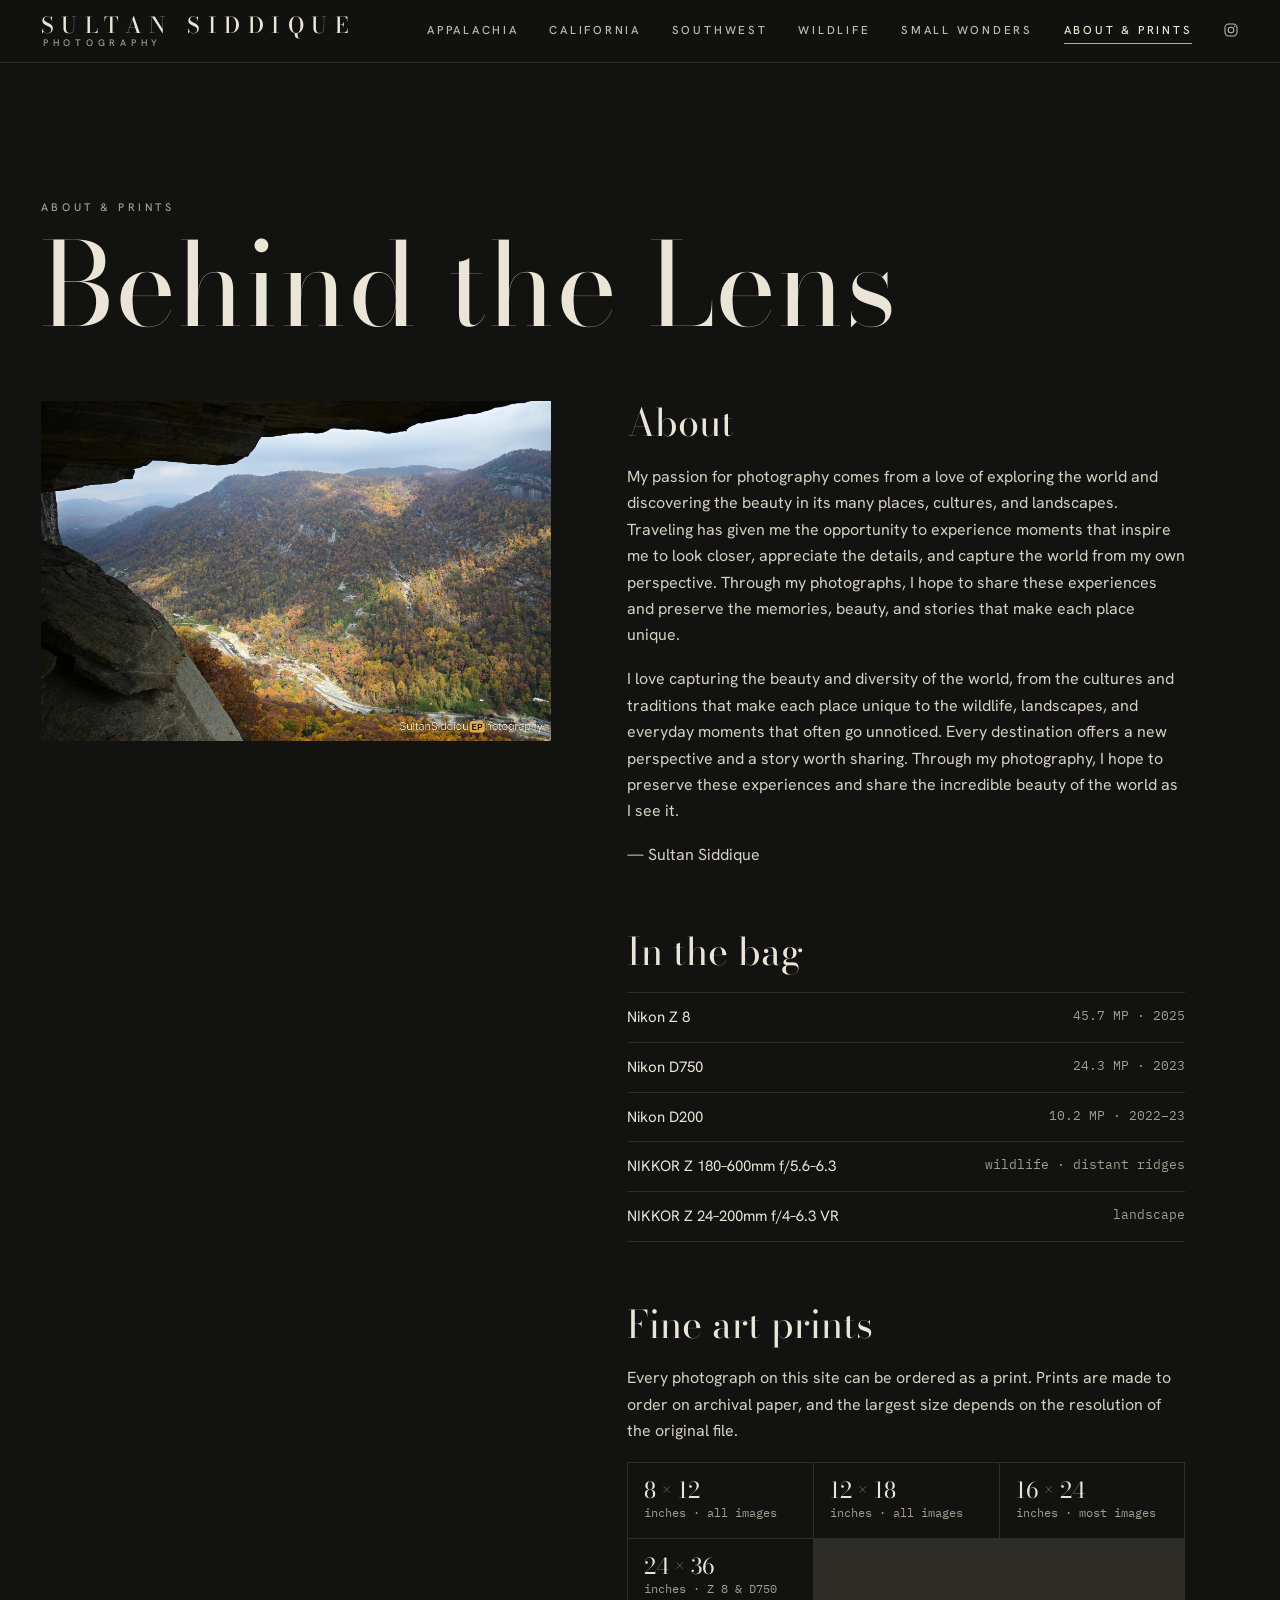
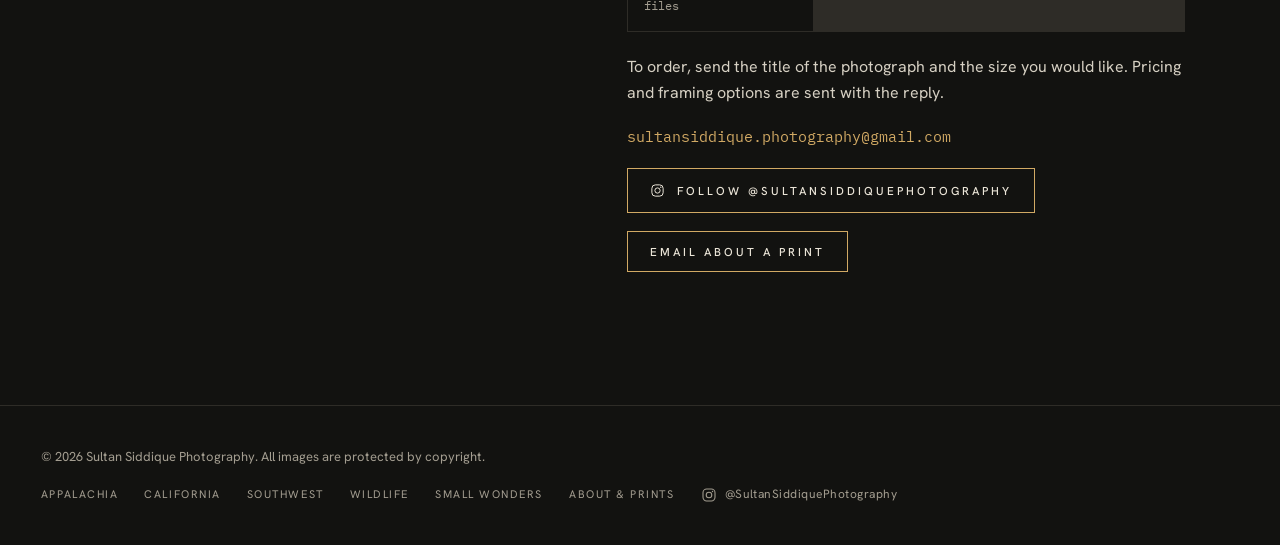
==== commit 6487b9aa: "Version image URLs so visitors get the new signature Co-Authored-By: Claude Opus 5.5 <noreply@anthro" ====
--- a/about.html
+++ b/about.html
@@ -25,7 +25,7 @@
   <h1>Behind the Lens</h1>
 </section>
 <section class="about wrap">
-  <figure style="margin:0"><img src="img/l/dsc-6769.webp" alt="View of a forested gorge from beneath a rock ledge" loading="lazy" width="2000" height="1333"></figure>
+  <figure style="margin:0"><img src="img/l/dsc-6769.webp?v=ep1" alt="View of a forested gorge from beneath a rock ledge" loading="lazy" width="2000" height="1333"></figure>
   <div class="prose">
     <h2>About</h2>
     <p>My passion for photography comes from a love of exploring the world and discovering the beauty in its many places, cultures, and landscapes. Traveling has given me the opportunity to experience moments that inspire me to look closer, appreciate the details, and capture the world from my own perspective. Through my photographs, I hope to share these experiences and preserve the memories, beauty, and stories that make each place unique.</p>
